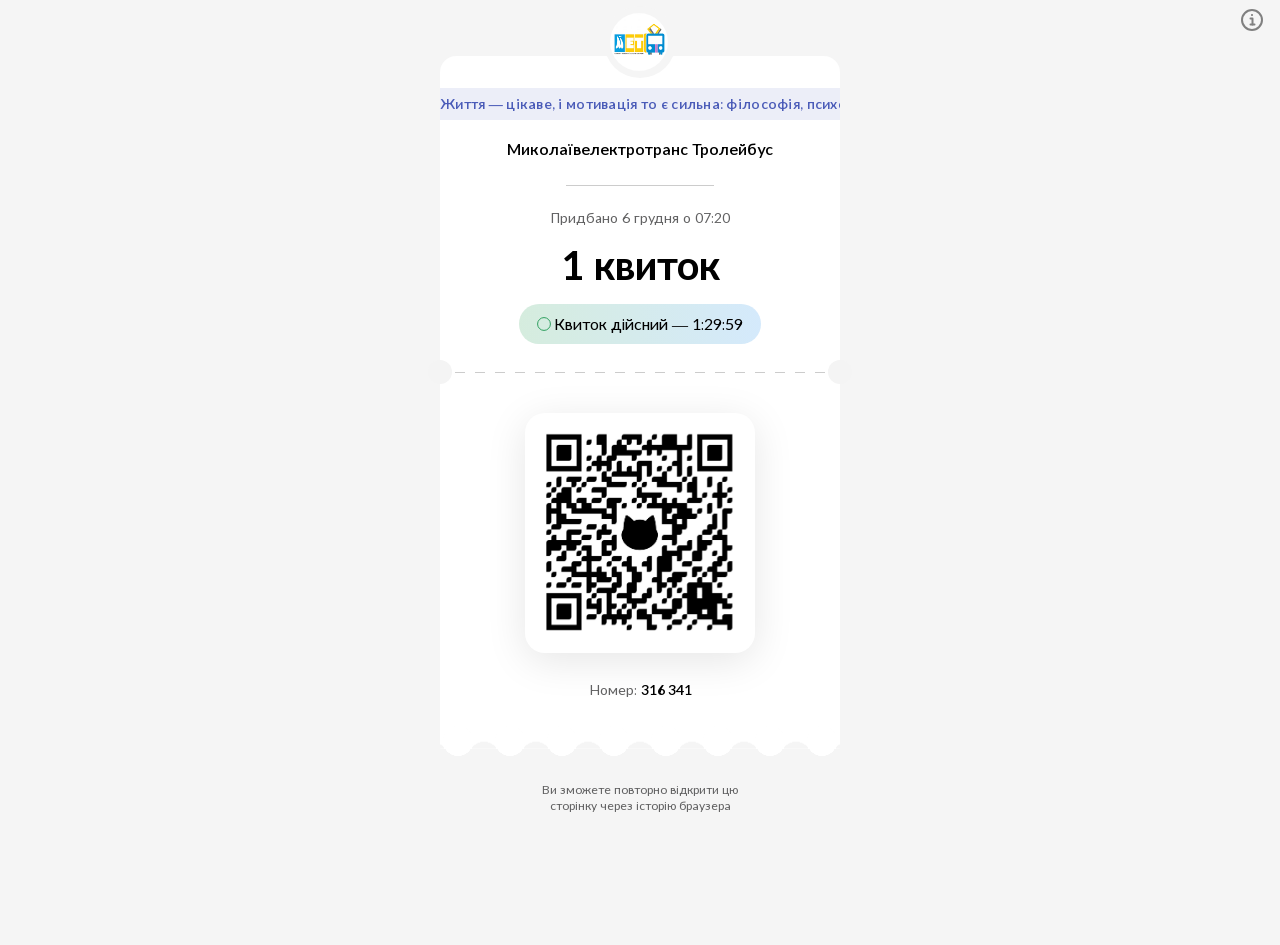
==== nEArEmKpvxTT.html @ c8d01eb3 "Update and rename index.html to nEArEmKpvxTT.html" ====
<!DOCTYPE html>
<html lang="uk">
<head>
  <meta charset="UTF-8" />
  <meta name="viewport" content="width=device-width, initial-scale=1.0" />
  <title>Квиток Миколаївелектротранс Тролейбус | monobank</title>
  <link rel="icon" type="image/x-icon" href="images/favicon.png">
  <link rel="stylesheet" href="style.css" />
  <script defer src="script.js"></script>
  <link rel="preload" href="fonts/lato-variable--latin-basic.woff2" as="font" crossorigin="">
  <link rel="preload" href="fonts/lato-variable--cyrillic-basic.woff2" as="font" crossorigin="">
</head>
<body>
  <div class = "loader-container" id = "load"> <div class="loader"></div></div>
  <div class="restart" id="restart"></div>
  <button class="instruction-btn" id="instruction-btn">
		<svg xmlns="http://www.w3.org/2000/svg" width="24" height="24" viewBox="0 0 24 24" fill="none">
      <rect width="24" height="24" fill="white" fill-opacity="0.01"></rect>
      <path d="M12.9999 7C12.9999 6.44772 12.5522 6 11.9999 6C11.4476 6 10.9999 6.44772 10.9999 7C10.9999 7.55228 11.4476 8 11.9999 8C12.5522 8 12.9999 7.55228 12.9999 7Z" fill="currentColor"></path>
      <path d="M12.0001 1.99976C17.523 1.99976 22.0001 6.47691 22.0001 11.9998C22.0001 17.5226 17.523 21.9998 12.0001 21.9998C6.47727 21.9998 2.00012 17.5226 2.00012 11.9998C2.00012 6.47691 6.47727 1.99976 12.0001 1.99976Z" stroke="currentColor" stroke-width="2"></path>
      <path d="M10.5 16.5H14.5" stroke="currentColor" stroke-width="2" stroke-linecap="round" stroke-linejoin="round"></path>
      <path d="M12.5 16.5V10.5H10.5" stroke="currentColor" stroke-width="2" stroke-linecap="round" stroke-linejoin="round"></path>
    </svg>
	</button>
  <div class="ticket-wrapper">
    <div class="ticket-container">
      <div class="top-cutout"></div>
      <img src="images/logo.png" alt="Logo" class="logo" />
      <div class="secure-wrapper">
				<div class="secure-block"> 
					<p class="secure-text">Життя — цікаве, і мотивація то є сильна: філософія, психологія. Найголовніше — залишайтеся людьми і кричіть, що ви живі. Я живий! <span style="margin-left: 8px;">⬥</span></p>
					<p class="secure-text">Життя — цікаве, і мотивація то є сильна: філософія, психологія. Найголовніше — залишайтеся людьми і кричіть, що ви живі. Я живий! <span style="margin-left: 8px;">⬥</span></p>
					<p class="secure-text">Життя — цікаве, і мотивація то є сильна: філософія, психологія. Найголовніше — залишайтеся людьми і кричіть, що ви живі. Я живий! <span style="margin-left: 8px;">⬥</span></p>
				</div>
			</div>
      <div class="header">Миколаївелектротранс Тролейбус</div>
      <div class="thin-line"></div>
      <div class="purchase-info" id="purchase-info"></div>
      <div class="ticket-info">
        <span id="ticket-count">1</span> квиток
      </div>
      <div class="timer-container">
      <svg id="timerCircle" width="28" height="28" viewBox="0 0 24 24">
        <circle cx="12" cy="12" r="11" stroke="#17954D" stroke-width="1.5" fill="none"></circle>
      </svg>
        <div class="timer">Квиток дійсний — <span id="timer"></span></div>
      </div>
      <div class="dotted-line">
      </div>
      <img src="images/qr-code.png" alt="QR Code" class="qr-code" />
      <div class="footer">Номер: <span id="ticket-number">286&nbsp;542</span></div>
    </div>
  </div>
	<div class="changeColor" id="changeColor"></div>
  <div id = "reset-div" class="reopen-message">Ви зможете повторно відкрити цю<br>сторінку через історію браузера</div> 
</body>
</html>
---- style.css ----
body { 
  font-family: 'Roboto', sans-serif;
  background-color: #f5f5f5;
  text-align: center;
  padding: 0 20px;
  margin: 0;
  align-items: center;
  user-select: none;
	display: flex;
	flex-direction: column;
}
@font-face {
font-family: Lato;
src: url("fonts/lato-variable--latin-basic.woff2") format("woff2-variations");
unicode-range:
U+0020-007F,
U+00A0-00BF,
U+20A0-20CF;

font-weight: 1 999;
font-style: normal italic;
font-display: swap;
}


@font-face {
font-family: Lato;
src: url("fonts/lato-variable--cyrillic-basic.woff2") format("woff2-variations");
unicode-range:
U+0410-044F,
U+404,U+454,
U+0406-0407,
U+0456-0457,
U+0401,U+0451,U+040E,U+045E,
U+0490-0491;
font-weight: 1 999;
font-style: normal italic;
font-display: swap;
}

.loader, .loader:after {
border-radius: 50%;
width: var(--loader-size, 50px);
height: var(--loader-size, 50px);
}


.loader-container {
  position: fixed;        
  top: 0;
  left: 0;
  width: 100%;
  height: 100%;           
  z-index: 999;
  background-color: #f5f5f5;
  display: flex;
  justify-content: center;
  align-items: center;
}

.loader {

--loader-size: 50px;
--loader-bg: rgba(95, 95, 217, 0.2);
--loader-color: #5F5FD9;
--loader-width: 5.5px;
position: relative;
text-indent: -9999em;
border-top: var(--loader-width) solid var(--loader-bg);
border-right: var(--loader-width) solid var(--loader-bg);
border-bottom: var(--loader-width) solid var(--loader-bg);
border-left: var(--loader-width) solid var(--loader-color);
-webkit-transform: translateZ(0);
transform: translateZ(0);
-webkit-animation: load8 1.1s infinite linear;
animation: load8 1.1s infinite linear;
}


@-webkit-keyframes load8 {
0% {
-webkit-transform: rotate(0deg);
transform: rotate(0deg);
}


100% {
-webkit-transform: rotate(360deg);
transform: rotate(360deg);
}
}


@keyframes load8 {
0% {
-webkit-transform: rotate(0deg);
transform: rotate(0deg);
}


100% {
-webkit-transform: rotate(360deg);
transform: rotate(360deg);
}
}

.restart{
  position: absolute;
  min-width: 15%;
  aspect-ratio: 1 / 1;
  top: 1%;
  left:5%;
  z-index: 7;
}

.changeColor{
  position: absolute;
  min-width: 15%;
  aspect-ratio: 1 / 1;
  bottom: -5%;
  left:5%;
  z-index: 7;
}

.ticket-wrapper {
  position: relative;
  width: 100%;
  max-width: 400px;
  padding-top: 20px;
}

.ticket-container {
  position: relative;
  background-color: white;
  border-radius: 16px;
  padding: 32px 15px 60px 15px;
  overflow: visible;
  display: flex;
  flex-direction: column;
  align-items: center;
  z-index: 2;
  display: -webkit-box;
  display: -webkit-flex;
  display: flex;
  -webkit-box-orient: vertical;
  -webkit-box-direction: normal;
  -webkit-flex-direction: column;
  flex-direction: column;
  -webkit-box-pack: justify;
  -webkit-justify-content: space-between;
  justify-content: space-between;
  -webkit-box-align: center;
  -webkit-align-items: center;
  align-items: center;
  -webkit-box-flex: 1;
  -webkit-flex: 1;
  flex: 1;
  border-radius: 16px;
  background: #FFF;
  margin-top: 36px;
  position: relative;
  --size: 13px;
  --p: 8px;
  --R: 15px;
  --ticket-bg-color: #fff;
  --webkit-mask: radial-gradient(var(--R) at 50% -webkit-calc(100% - (var(--size) + var(--p))), var(--ticket-bg-color) 99%, #0000 101%) -webkit-calc(50% - 2*var(--size)) 0/calc(4*var(--size)) 100%, radial-gradient(var(--R) at 50% -webkit-calc(100% + var(--p)),transparent 99%,var(--ticket-bg-color) 101%) 50% -webkit-calc(100% - var(--size))/calc(4*var(--size)) 100% repeat-x;
  --webkit-mask: radial-gradient(var(--R) at 50% calc(100% - (var(--size) + var(--p))), var(--ticket-bg-color) 99%, #0000 101%) calc(50% - 2*var(--size)) 0/calc(4*var(--size)) 100%, radial-gradient(var(--R) at 50% calc(100% + var(--p)),transparent 99%,var(--ticket-bg-color) 101%) 50% calc(100% - var(--size))/calc(4*var(--size)) 100% repeat-x;
  background: var(--webkit-mask);
}



p{
    margin-block-start: 0;
    margin-block-end: 0;
}


strong{
  font-size: 12px;
  font-weight: 400;
}


.details {
    width: 100%;
    background: #F5F5F5;
    padding: 32px 0;
    text-align:left;
}
.details-container {
    display: -webkit-box;
    display: -webkit-flex;
    display: flex;
    -webkit-box-orient: vertical;
    -webkit-box-direction: normal;
    -webkit-flex-direction: column;
    flex-direction: column;
    width: 100%;
    max-width: 484px;
    margin: 0 auto
}
.back-button {
    color: #626263;
    max-width: 32px;
    max-height: 32px;
    cursor: pointer;
    -webkit-align-self: flex-start;
    align-self: flex-start;
    margin-bottom: 22px;
    outline: none;
    border: none;
    background-color: #f5f5f5;
    -webkit-transition: all .3s ease;
    transition: all .3s ease;
    -webkit-tap-highlight-color: rgba(0, 0, 0, 0);
}



.details-title {
    color: #000;
    font-family: Lato;
    font-size: 24px;
    font-weight: 400;
    line-height: 32px;
    margin-top: 0;
    margin-bottom: 16px
}

.details-wrapper {
    display: -webkit-box;
    display: -webkit-flex;
    display: flex;
    -webkit-box-orient: vertical;
    -webkit-box-direction: normal;
    -webkit-flex-direction: column;
    flex-direction: column;
    padding: 16px;
    background: #FFF;
    border-radius: 16px;
}

.details-block {
    display: -webkit-box;
    display: -webkit-flex;
    display: flex;
    padding: 16px 0;
    gap: 16px
}

.details-block:not(:last-child) {
    border-bottom: 1px solid #CCC
}

.block-column {
    -webkit-box-orient: vertical;
    -webkit-box-direction: normal;
    -webkit-flex-direction: column;
    flex-direction: column;
    gap: 16px;
}

.block-row {
  display: flex;
  -webkit-box-orient: horizontal;
  -webkit-box-direction: normal;
  -webkit-flex-direction: row;
  flex-direction: row;
  -webkit-box-pack: justify;
  -webkit-justify-content: space-between;
  justify-content: space-between
}

.block-row strong{
    font-size: 14px;
    font-weight: 500;
}

.ticket-details--info-block {
  display: flex;
    -webkit-box-orient: vertical;
    -webkit-box-direction: normal;
    -webkit-flex-direction: column;
    flex-direction: column;
    gap: 4px;
}
.info-block {
    color: #626263;
    font-family: Lato;
    font-size: 12px;
    font-weight: 400
}

.info-title {
    font-size: 14px;
    font-weight: 500;
    line-height: 20px
}

.info-description {
    color: #000;
    font-family: Lato;
    font-size: 14px;
    font-weight: 400;
    line-height: 24px
}

.main-info-description {
    font-size: 16px;
    font-weight: 600;
    line-height: 20px
}

.logo-wrapper {
    border-radius: 32px;
    border: 1px solid #CCC;
    background: #FFF;
    min-width: 48px;
    min-height: 48px;
    max-width: 48px;
    max-height: 48px;
    overflow: hidden
}

.info-logo {
    min-width: 48px;
    min-height: 48px;
    max-width: 48px;
    max-height: 48px;
    border-radius: 50%;
    object-fit: cover;
    object-position: center;
    --bg--crop: 1px;
    background-position: -webkit-calc(-1 * var(--bg--crop)) -webkit-calc(-1 * var(--bg--crop));
    background-position: calc(-1 * var(--bg--crop)) calc(-1 * var(--bg--crop));
    background-size: -webkit-calc(100% + (var(--bg--crop) * 2));
    background-size: calc(100% + (var(--bg--crop) * 2));
    background-repeat: no-repeat
}

.plash-logo {
    margin: 32px auto 0;
    pointer-events: none;
}


.plash{
  width: 293px;
  height: auto;
}



.instruction-btn {
	z-index: 7;
    position: absolute;
    top: 8px;
    right: 16px;
    width: 24px;
    height: 24px;
    color: gray;
    cursor: pointer;
    -webkit-transition: all .3s ease;
    transition: all .3s ease;
    box-sizing: border-box;
    background: none;
    font: inherit;
    padding: 0;
    margin: 0;
    outline: none;
    border: none;
    box-shadow: none;
    vertical-align: top;
    min-height: 0;
    min-width: 0;
    -webkit-touch-callout: none;
    -webkit-tap-highlight-color: transparent;
    text-decoration: none;
}

.instruction-btn svg {
    min-width: 24px;
    min-height: 24px
}

.instruction-btn:hover {
    opacity: .7
}





.secure-wrapper {
  display: flex;
  width: calc(100% + 30px);
  overflow: hidden;
  height: 32px;
  background: #111F23;
  align-items: center;
  user-select: text !important;
}


.secure-block {
  display: -webkit-box;
  display: -webkit-flex;
  display: flex;
  gap: 8px;
  color: #15c6bb;
  user-select: text !important;
}

.secure-text {
  user-select: text !important;
  -webkit-flex-shrink: 0;
  flex-shrink: 0;
  text-align: center;
  font-family: Lato;
  font-size: 14px;
  font-weight: 600;
  line-height: 16px;
  letter-spacing: .28px;
  white-space: nowrap;
  -webkit-animation: runningLine 12s linear infinite;
  animation: runningLine 12s linear infinite
}

@-webkit-keyframes runningLine {
  0% {
      -webkit-transform: translateX(0);
      transform: translate(0)
  }

  to {
      -webkit-transform: translateX(-100%);
      transform: translate(-100%)
  }
}


.dotted-line::before,
.dotted-line::after {
    content: " ";
    position: absolute;
    display: block;
    width: 24px;
    height: 24px;
    border-radius: 50%;
    background-color: #f4f4f4;
    -webkit-transform: translate(-50%,-50%);
    transform: translate(-50%,-50%)
}

.dotted-line::before{
  left: 0;
}
.dotted-line::after{
      right: 0%;
    -webkit-transform: translate(50%,-50%);
    transform: translate(50%,-50%)
}

.ticket-container::before {
  left: -15px;
}

.ticket-container::after {
  right: -15px;
}

.top-cutout {
  position: absolute;
  top: -50px;
  left: 50%;
  transform: translateX(-50%);
  width: 72px;
  height: 72px;
  background-color: #f5f5f5;
  border-radius: 50%;
  z-index: 1;
}

.logo {
  width: 58px;
  height: 58px;
  border-radius: 50%;
  position: absolute;
  top: -43px;
  left: calc(50% - 30px);
  background-color: white;
  z-index: 999;
  display: flex;
  justify-content: center;
  align-items: center;
  overflow: hidden;
  pointer-events: none;
}

.header {
  margin-top: 16.5px;
  margin-bottom: 24px;
  color: #000000;
  font-family: Lato;
  font-size: 16px;
  font-weight: 600;
  line-height: 24px;
}

.thin-line {
  width: 40%;
  background-color: #ccc;
  height: 1px; 
  margin: 0 auto 24px auto;
}

.purchase-info {
  margin-bottom: 15.5px;
  color: #626263;
  font-family: Lato;
  font-size: 14px;
  font-weight: 400;
  line-height: 16px;
  letter-spacing: -.021px
}

.ticket-info {
  color: #000;
  margin: 0 auto 14.7px auto;
  font-family: Lato;
  font-size: 40px;
  font-weight: 700;
  line-height: 48px;
}

#ticket-number {
  color: #000;
  font-family: Lato;
  font-size: 14px;
  font-weight: 600;
  line-height: 24px;
}

.timer-container {
  margin: 0 auto 28px auto;
  padding: 12px 18px;
  background: -webkit-linear-gradient(359deg,rgba(172,218,189,.5) 0%,rgba(170,212,248,.5) 100%),#FFF;
  background: linear-gradient(91deg,rgba(172,218,189,.5) 0%,rgba(170,212,248,.5) 100%),#FFF;
  border-radius: 100px;
  display: inline-flex;
  align-items: center;
  position: relative;
  text-align: left;
  font-family: Lato;
  font-size: 14px;
  font-weight: 400;
  line-height: 16px;
}

#timerCircle {
      transform: rotate(-90deg); /* Adjusts the starting position of the stroke */
      width: 14px;
      height: 14px;
      margin-right:3px;
}

.timer {
  font-size: 16px;
  color: #000;
  display: inline-block;
}

.dotted-line {
    width: 100%;
    height: 1px;
    background-image: -webkit-gradient(linear,left top,right top,from(#CCC),color-stop(50%,#CCC),color-stop(50%,transparent),to(transparent));
    background-image: -webkit-linear-gradient(left,#CCC,#CCC 50%,transparent 50%,transparent 100%);
    background-image: linear-gradient(90deg,#CCC,#CCC 50%,transparent 50%,transparent 100%);
    background-size: 20px 1px
}

.qr-code {
  padding: 10px 5px;
  width: 220px;
  height: 220px;
  margin-top: 40px;
  margin-bottom: 0;
  display: flex;
  z-index: 2;
  border-radius: 20px;
  pointer-events: none;
  box-shadow: 0 8px 40px rgba(0, 0, 0, .1);
}


.footer {
  font-family: Lato;
  position: relative;
  z-index: 2;
	margin-top: 25px; 
  color: #626263;
  font-size: 14px;
  font-weight: 400;
  line-height: 24px;
}



.reopen-message {
  font-size: 14px;
  text-align: center;
  margin-top: 20px;
  padding-bottom: 10px;  
  width: 100%;
  box-sizing: border-box;
  user-select:none;
  color: #626263;
  text-align: center;
  font-family: Lato;
  font-size: 12px;
  font-weight: 400;
  line-height: 16px;
  width: 240px;
  -webkit-align-self: center;
  align-self: center
}

@media (max-width: 600px) {
  .ticket-wrapper {
    max-width: 100%;
  }

  .ticket-container {
    padding: 32px 15px 50px 15px;
    max-width: 100%;
    box-sizing: border-box;
	pointer-events: none;
  }

  .logo {
    width: 58px;
    height: 58px;
    top: -43px;
    transform: translateX(-50%);
    left: 50%;
	pointer-events: none;
  }

  .header {
    color: #000000;
    font-family: Lato;
    font-size: 16px;
    font-weight: 600;
    line-height: 24px;
  }

   .ticket-info {
    font-size: 40px;
  }

  .purchase-info,
  .footer {
    font-size: 14px;
  }

  .timer-container {
  display: flex;
  flex-direction: row;
  align-items: center;
  box-sizing: border-box;
  justify-content: center;
  background: -webkit-linear-gradient(359deg,rgba(172,218,189,.5) 0%,rgba(170,212,248,.5) 100%),#FFF;
  background: linear-gradient(91deg,rgba(172,218,189,.5) 0%,rgba(170,212,248,.5) 100%),#FFF;
  border-radius: 100px;
  height: 36px;
  font-family: Lato;
  font-size: 14px;
  font-weight: 400;
  line-height: 16px;
  gap: 4px;
}

  .timer {
    font-size: 16px;
    margin-left: 0;
  }

  .reopen-message {
    font-size: 13px;
    z-index: 1;
    margin: auto;
    margin-top: 16px;
    color: #626263;
    text-align: center;
    font-family: Lato;
    font-size: 12px;
    font-weight: 400;
    line-height: 16px;
    width: 240px;
    -webkit-align-self: center;
    align-self: center
  }

}
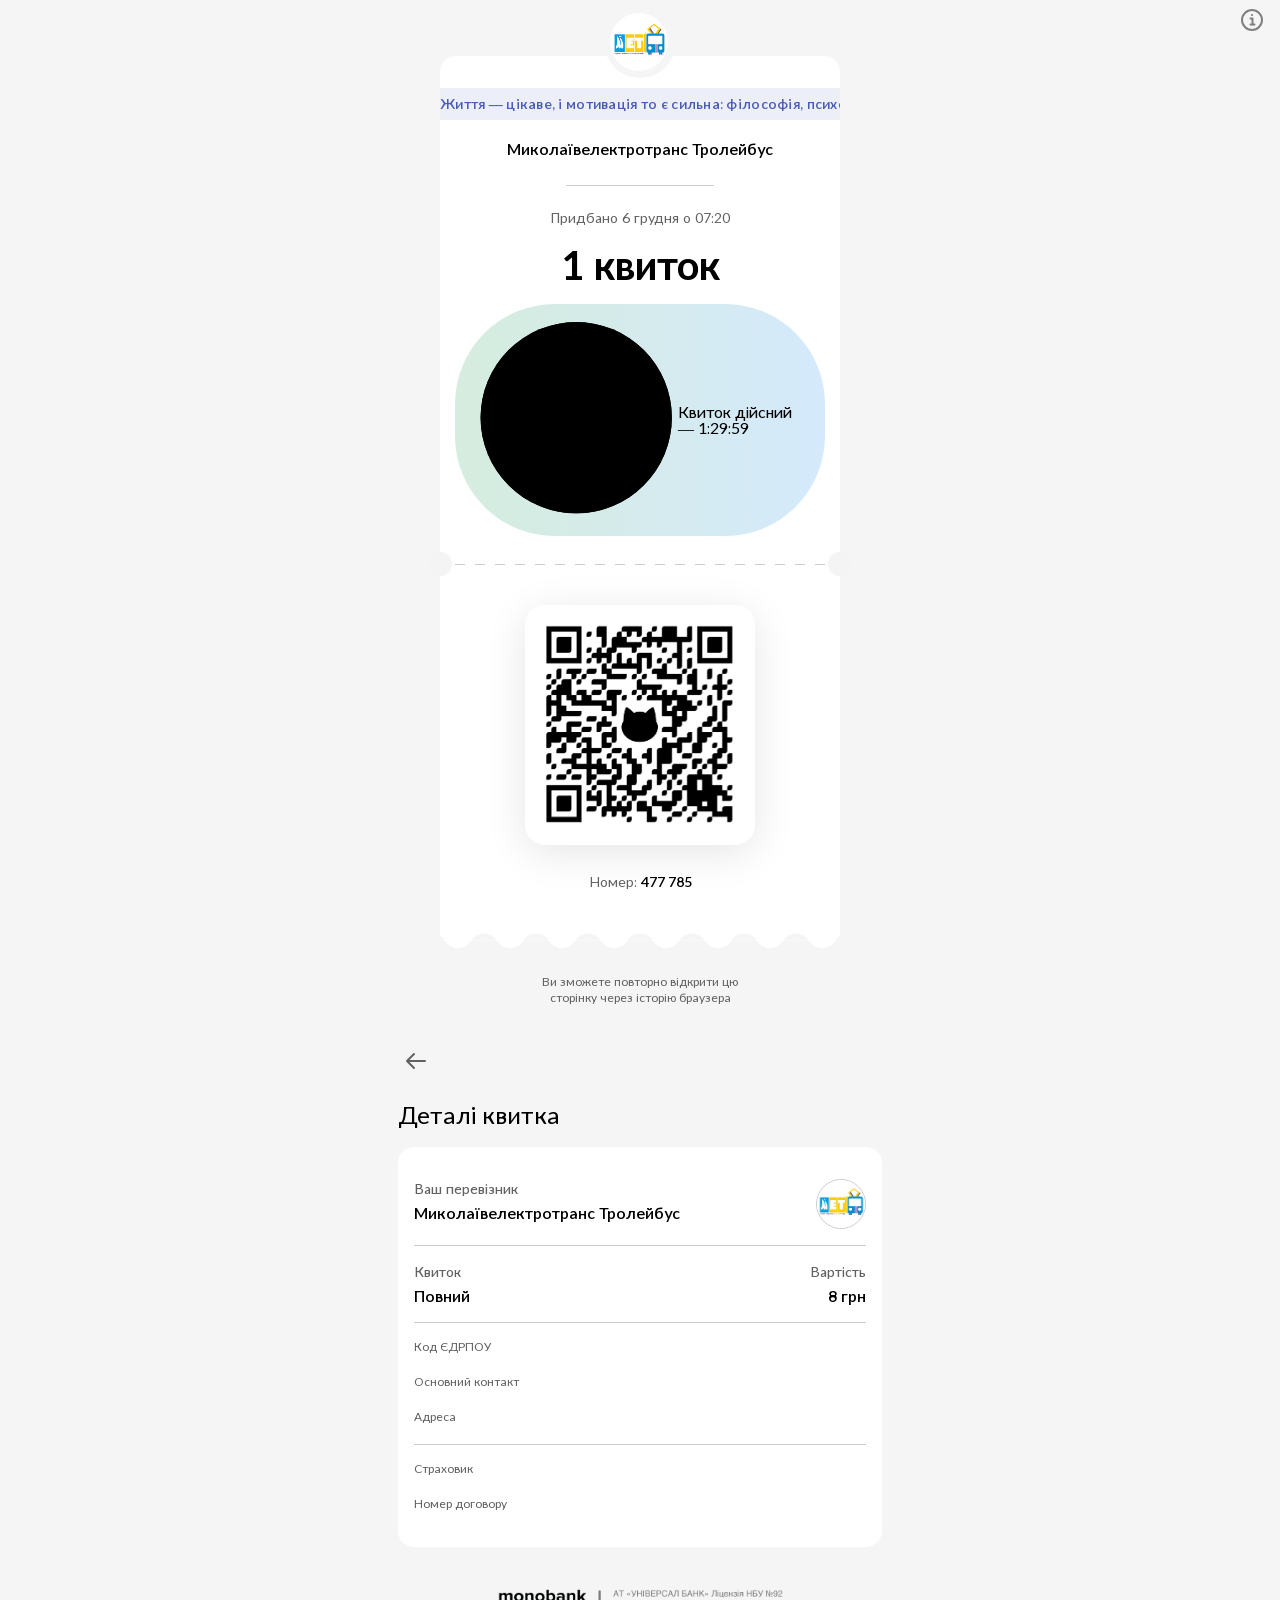
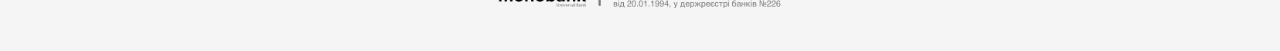
==== commit 1a4dcdf9: "Update nEArEmKpvxTT.html" ====
--- a/nEArEmKpvxTT.html
+++ b/nEArEmKpvxTT.html
@@ -7,8 +7,6 @@
   <link rel="icon" type="image/x-icon" href="images/favicon.png">
   <link rel="stylesheet" href="style.css" />
   <script defer src="script.js"></script>
-  <link rel="preload" href="fonts/lato-variable--latin-basic.woff2" as="font" crossorigin="">
-  <link rel="preload" href="fonts/lato-variable--cyrillic-basic.woff2" as="font" crossorigin="">
 </head>
 <body>
   <div class = "loader-container" id = "load"> <div class="loader"></div></div>
@@ -39,10 +37,15 @@
       <div class="ticket-info">
         <span id="ticket-count">1</span> квиток
       </div>
-      <div class="timer-container">
-      <svg id="timerCircle" width="28" height="28" viewBox="0 0 24 24">
-        <circle cx="12" cy="12" r="11" stroke="#17954D" stroke-width="1.5" fill="none"></circle>
-      </svg>
+      <div class="timer-container" id = "timer-wrapper">
+        <div id="ticket-timer-image" class="ticket-layout-timer-indicator">
+          <div style="text-align: center;">
+            <svg viewBox="0 0 135 135" class="countdown-ring" aria-hidden="true" style="width: 100%; height: 100%;">
+                <circle class="ring" r="63" cx="68" cy="67"></circle>
+                <circle class="ring-progress" id="ring-progress" r="63" cx="68" cy="67" style="stroke-dashoffset: 420" ></circle>
+            </svg>
+					</div>
+        </div>
         <div class="timer">Квиток дійсний — <span id="timer"></span></div>
       </div>
       <div class="dotted-line">
@@ -52,11 +55,7 @@
     </div>
   </div>
 	<div class="changeColor" id="changeColor"></div>
-  <div id = "reset-div" class="reopen-message">Ви зможете повторно відкрити цю<br>сторінку через історію браузера</div> 
+  <div id = "reset-div" class="reopen-message">Ви зможете повторно відкрити цю<br>сторінку через історію браузера</div>
+  <div class="details"><div class="details-container"><button id="back-button" aria-label="Назад" class="back-button main-layout--icon-button"><svg width="24" height="24" viewBox="0 0 24 24" fill="none" xmlns="http://www.w3.org/2000/svg"><path d="M3 12H21M10 19L3 12L10 19ZM3 12L10 5L3 12Z" stroke="currentColor" stroke-width="2" stroke-linecap="round" stroke-linejoin="round"></path></svg></button><h1 class="details-title">Деталі квитка</h1><div class="details-wrapper"><div class="details-block block-row"><div class="ticket-details--info-block"><p class="info-block info-title"><strong>Ваш перевізник</strong></p><p class="info-description main-info-description">Миколаївелектротранс Тролейбус</p></div><div class="ticket-details--info-block logo-wrapper" aria-hidden="true"><div class="info-logo" style="background-image: url('images/logo.png')" aria-hidden="true"></div></div></div><div class="details-block block-row"><div class="ticket-details--info-block"><p class="info-block info-title first-letter-capitalize"><strong>Квиток</strong></p><p class="info-description main-info-description first-letter-capitalize">Повний</p></div><div class="ticket-details--info-block"><p class="info-block info-title"><strong>Вартість</strong></p><p class="info-description main-info-description" style="margin-left: auto;">8  грн</p></div></div><div class="details-block block-column"><div class="ticket-details--info-block"><p class="info-block"><strong>Код ЄДРПОУ</strong></p><p class="info-description"></p></div><div class="ticket-details--info-block"><p class="info-block"><strong>Основний контакт</strong></p><p class="info-description"><a href="tel:"></a></p></div><div class="ticket-details--info-block"><p class="info-block"><strong>Адреса</strong></p><p class="info-description"></p></div></div><div class="details-block block-column"><div class="ticket-details--info-block"><p class="info-block"><strong>Страховик</strong></p><p class="info-description"></p></div><div class="ticket-details--info-block"><p class="info-block"><strong>Номер договору</strong></p><p class="info-description"></p></div></div></div><div class="plash-logo"><img src="images/plash.png" alt="plash" class="plash"/></svg></div></div></div>
 </body>
 </html>
-
-
-
-
-
